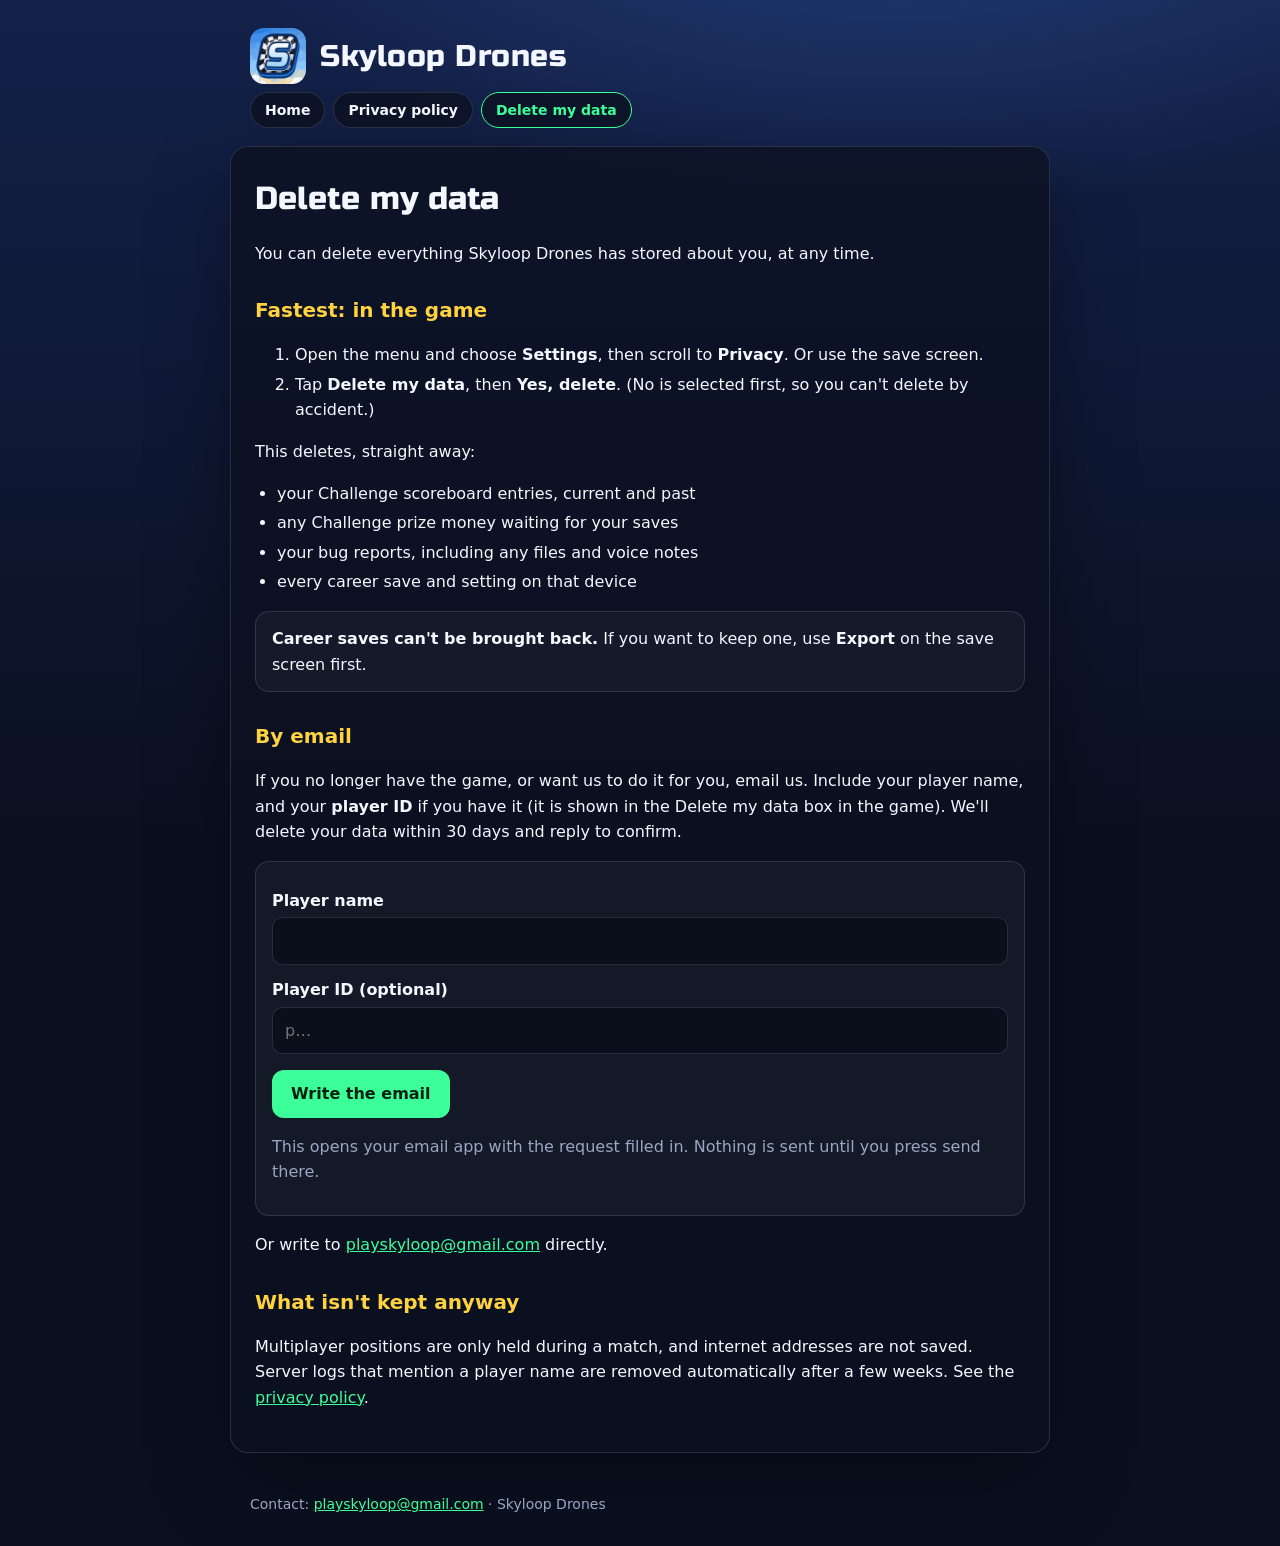
==== delete-data.html @ f3988ff5 "Publish Skyloop privacy and data deletion pages" ====
<!doctype html>
<html lang="en">
<head>
<meta charset="utf-8" />
<meta name="viewport" content="width=device-width, initial-scale=1" />
<title>Delete my data · Skyloop Drones</title>
<meta name="description" content="How to delete your Skyloop Drones data." />
<link rel="icon" href="assets/icon.png" />
<link rel="stylesheet" href="assets/site.css" />
</head>
<body>
<header><img src="assets/icon.png" alt="" /><a class="brand" href="index.html">Skyloop Drones</a></header>
<nav><a href="index.html">Home</a><a href="privacy.html">Privacy policy</a><a href="delete-data.html" aria-current="page">Delete my data</a></nav>
<main>
  <h1>Delete my data</h1>
  <p>You can delete everything Skyloop Drones has stored about you, at any time.</p>

  <h2>Fastest: in the game</h2>
  <ol>
    <li>Open the menu and choose <b>Settings</b>, then scroll to <b>Privacy</b>. Or use the save screen.</li>
    <li>Tap <b>Delete my data</b>, then <b>Yes, delete</b>. (No is selected first, so you can't delete by accident.)</li>
  </ol>
  <p>This deletes, straight away:</p>
  <ul>
    <li>your Challenge scoreboard entries, current and past</li>
    <li>any Challenge prize money waiting for your saves</li>
    <li>your bug reports, including any files and voice notes</li>
    <li>every career save and setting on that device</li>
  </ul>
  <div class="box"><b>Career saves can't be brought back.</b> If you want to keep one, use <b>Export</b> on the save screen first.</div>

  <h2>By email</h2>
  <p>If you no longer have the game, or want us to do it for you, email us. Include your player name, and your <b>player ID</b> if you have it (it is shown in the Delete my data box in the game). We'll delete your data within 30 days and reply to confirm.</p>
  <form id="ask" class="box" onsubmit="return send(event)">
    <label for="nm">Player name</label>
    <input id="nm" maxlength="40" autocomplete="off" />
    <label for="pid">Player ID (optional)</label>
    <input id="pid" maxlength="60" autocomplete="off" placeholder="p…" />
    <p><button class="btn primary" type="submit">Write the email</button></p>
    <p class="muted">This opens your email app with the request filled in. Nothing is sent until you press send there.</p>
  </form>
  <p>Or write to <a href="mailto:playskyloop@gmail.com?subject=Skyloop%20data%20deletion">playskyloop@gmail.com</a> directly.</p>

  <h2>What isn't kept anyway</h2>
  <p>Multiplayer positions are only held during a match, and internet addresses are not saved. Server logs that mention a player name are removed automatically after a few weeks. See the <a href="privacy.html">privacy policy</a>.</p>
</main>
<script>
function send(e) {
  e.preventDefault();
  var n = document.getElementById('nm').value.trim();
  var p = document.getElementById('pid').value.trim();
  var body = 'Please delete my Skyloop Drones data.\n\nPlayer name: ' + (n || '(not given)') + '\nPlayer ID: ' + (p || '(not given)') + '\n';
  location.href = 'mailto:playskyloop@gmail.com?subject=' + encodeURIComponent('Skyloop data deletion') + '&body=' + encodeURIComponent(body);
  return false;
}
</script>
<footer>Contact: <a href="mailto:playskyloop@gmail.com">playskyloop@gmail.com</a> · Skyloop Drones</footer>
</body></html>
---- assets/site.css ----
@font-face { font-family: 'Skyloop Title'; src: url('skyloop-title-latin.woff2') format('woff2'); font-display: swap; }
:root {
  --bg: #0b1020; --panel: rgba(12, 17, 32, 0.78); --line: rgba(255, 255, 255, 0.12);
  --text: #f4f7ff; --muted: #9aa6c2; --accent: #3dff9a; --gold: #ffd23f; --danger: #ff5a5f; --radius: 14px;
}
* { box-sizing: border-box; }
html { background: var(--bg); }
body {
  margin: 0; min-height: 100vh; color: var(--text); line-height: 1.6;
  font-family: Inter, system-ui, -apple-system, 'Segoe UI', Roboto, sans-serif;
  background: radial-gradient(1200px 600px at 70% -10%, #23407a 0%, transparent 60%), linear-gradient(180deg, #13214a 0%, var(--bg) 55%);
}
a { color: var(--accent); }
header { display: flex; align-items: center; gap: 14px; max-width: 820px; margin: 0 auto; padding: 28px 20px 8px; }
header img { width: 56px; height: 56px; border-radius: 14px; }
header .brand { font-family: 'Skyloop Title', Inter, sans-serif; font-size: 30px; letter-spacing: 0.5px; text-decoration: none; color: var(--text); }
nav { max-width: 820px; margin: 0 auto; padding: 0 20px; display: flex; gap: 8px; flex-wrap: wrap; }
nav a { padding: 6px 14px; border-radius: 999px; border: 1px solid var(--line); background: var(--panel); color: var(--text); text-decoration: none; font-weight: 600; font-size: 14px; }
nav a[aria-current="page"] { border-color: var(--accent); color: var(--accent); }
main { max-width: 820px; margin: 18px auto 40px; padding: 26px 24px; background: var(--panel); border: 1px solid var(--line); border-radius: 18px; box-shadow: 0 30px 80px rgba(0, 0, 0, 0.35); }
h1 { font-family: 'Skyloop Title', Inter, sans-serif; font-weight: 400; margin: 0 0 6px; font-size: 32px; }
h2 { margin: 28px 0 8px; font-size: 20px; color: var(--gold); }
.muted { color: var(--muted); }
.box { border: 1px solid var(--line); border-radius: var(--radius); padding: 14px 16px; background: rgba(255,255,255,0.04); margin: 14px 0; }
.good { border-color: rgba(61,255,154,0.4); }
ul { padding-left: 22px; }
li { margin: 4px 0; }
table { width: 100%; border-collapse: collapse; margin: 10px 0; font-size: 15px; }
th, td { text-align: left; vertical-align: top; padding: 8px 10px; border-bottom: 1px solid var(--line); }
th { color: var(--muted); font-weight: 600; }
.btn { display: inline-block; padding: 10px 18px; border-radius: 12px; border: 1px solid var(--line); background: #1a2440; color: var(--text); font: inherit; font-weight: 700; text-decoration: none; cursor: pointer; }
.btn.primary { background: var(--accent); color: #06210f; border-color: transparent; }
label { display: block; font-weight: 600; margin: 12px 0 4px; }
input { width: 100%; font: inherit; padding: 10px 12px; border-radius: 10px; border: 1px solid var(--line); background: #0b0f1c; color: var(--text); }
footer { max-width: 820px; margin: 0 auto 30px; padding: 0 20px; color: var(--muted); font-size: 14px; }
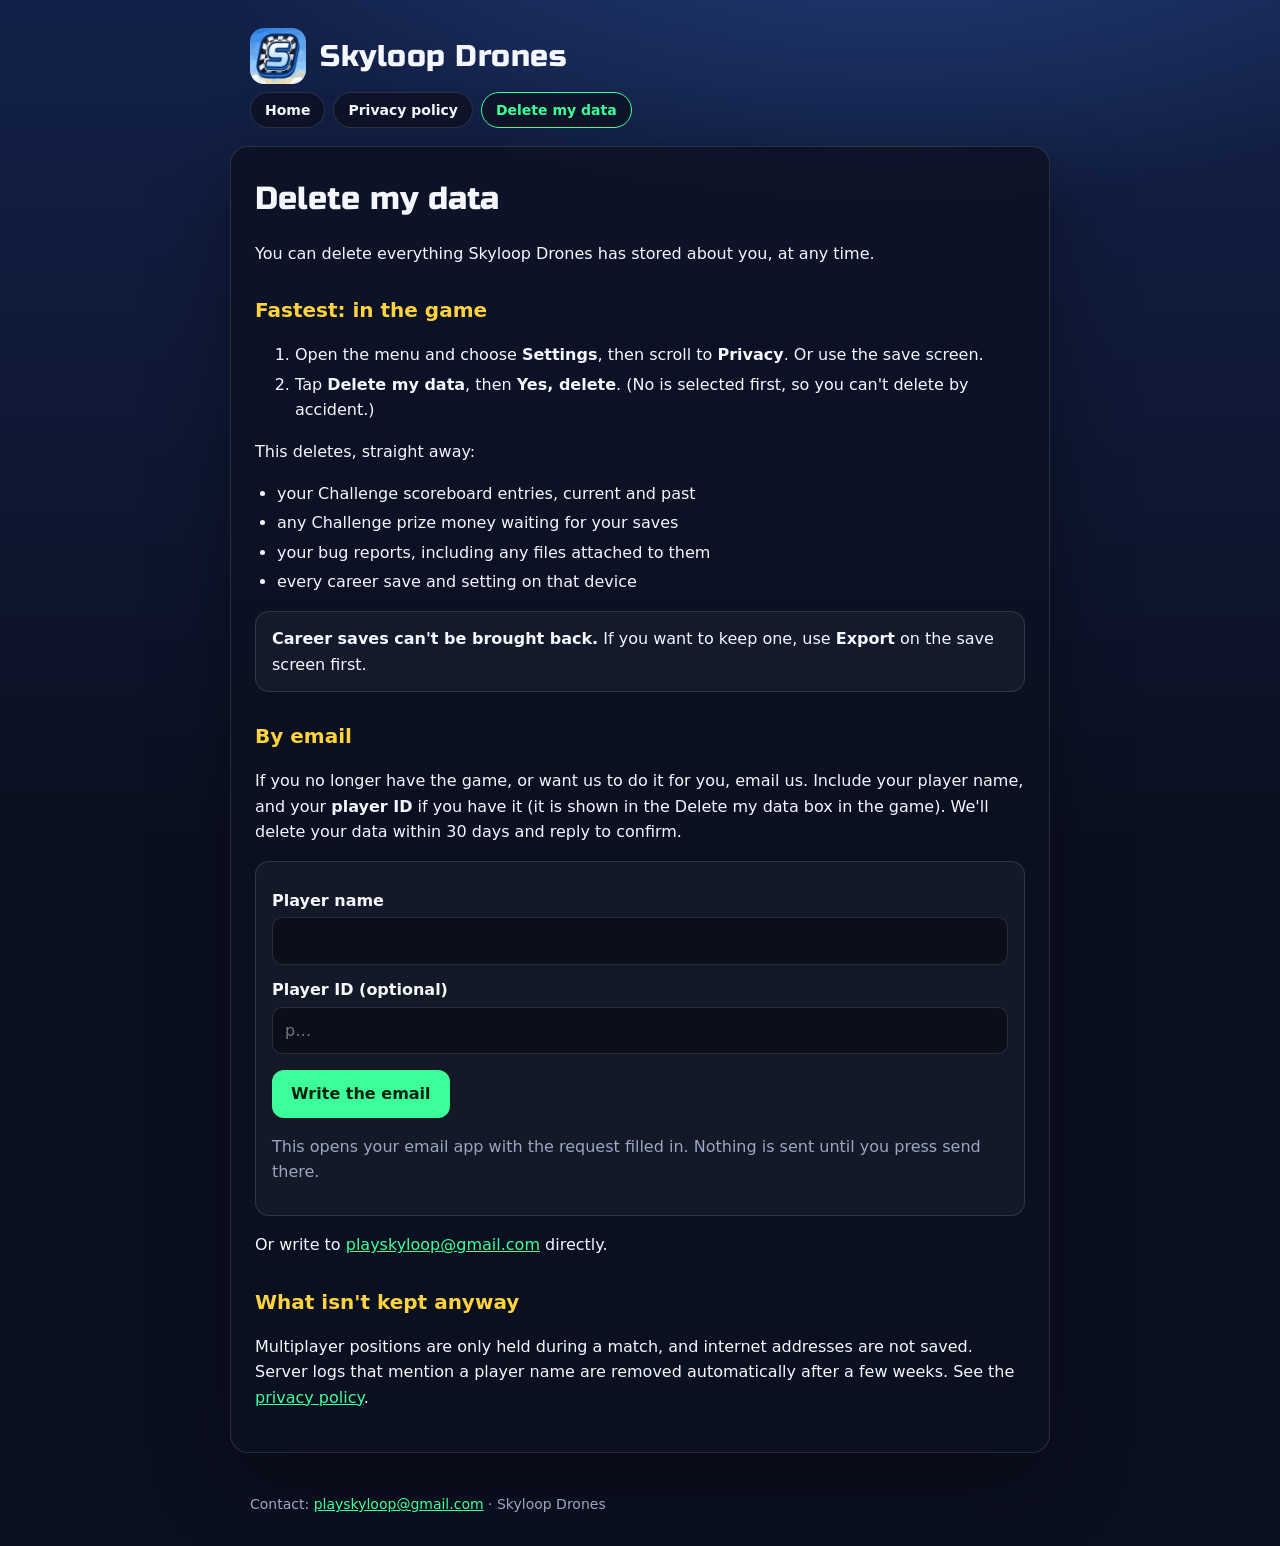
==== commit e800cca7: "Privacy: bug reports no longer collect email or voice notes (game 1.0.2)" ====
--- a/delete-data.html
+++ b/delete-data.html
@@ -24,7 +24,7 @@
   <ul>
     <li>your Challenge scoreboard entries, current and past</li>
     <li>any Challenge prize money waiting for your saves</li>
-    <li>your bug reports, including any files and voice notes</li>
+    <li>your bug reports, including any files attached to them</li>
     <li>every career save and setting on that device</li>
   </ul>
   <div class="box"><b>Career saves can't be brought back.</b> If you want to keep one, use <b>Export</b> on the save screen first.</div>
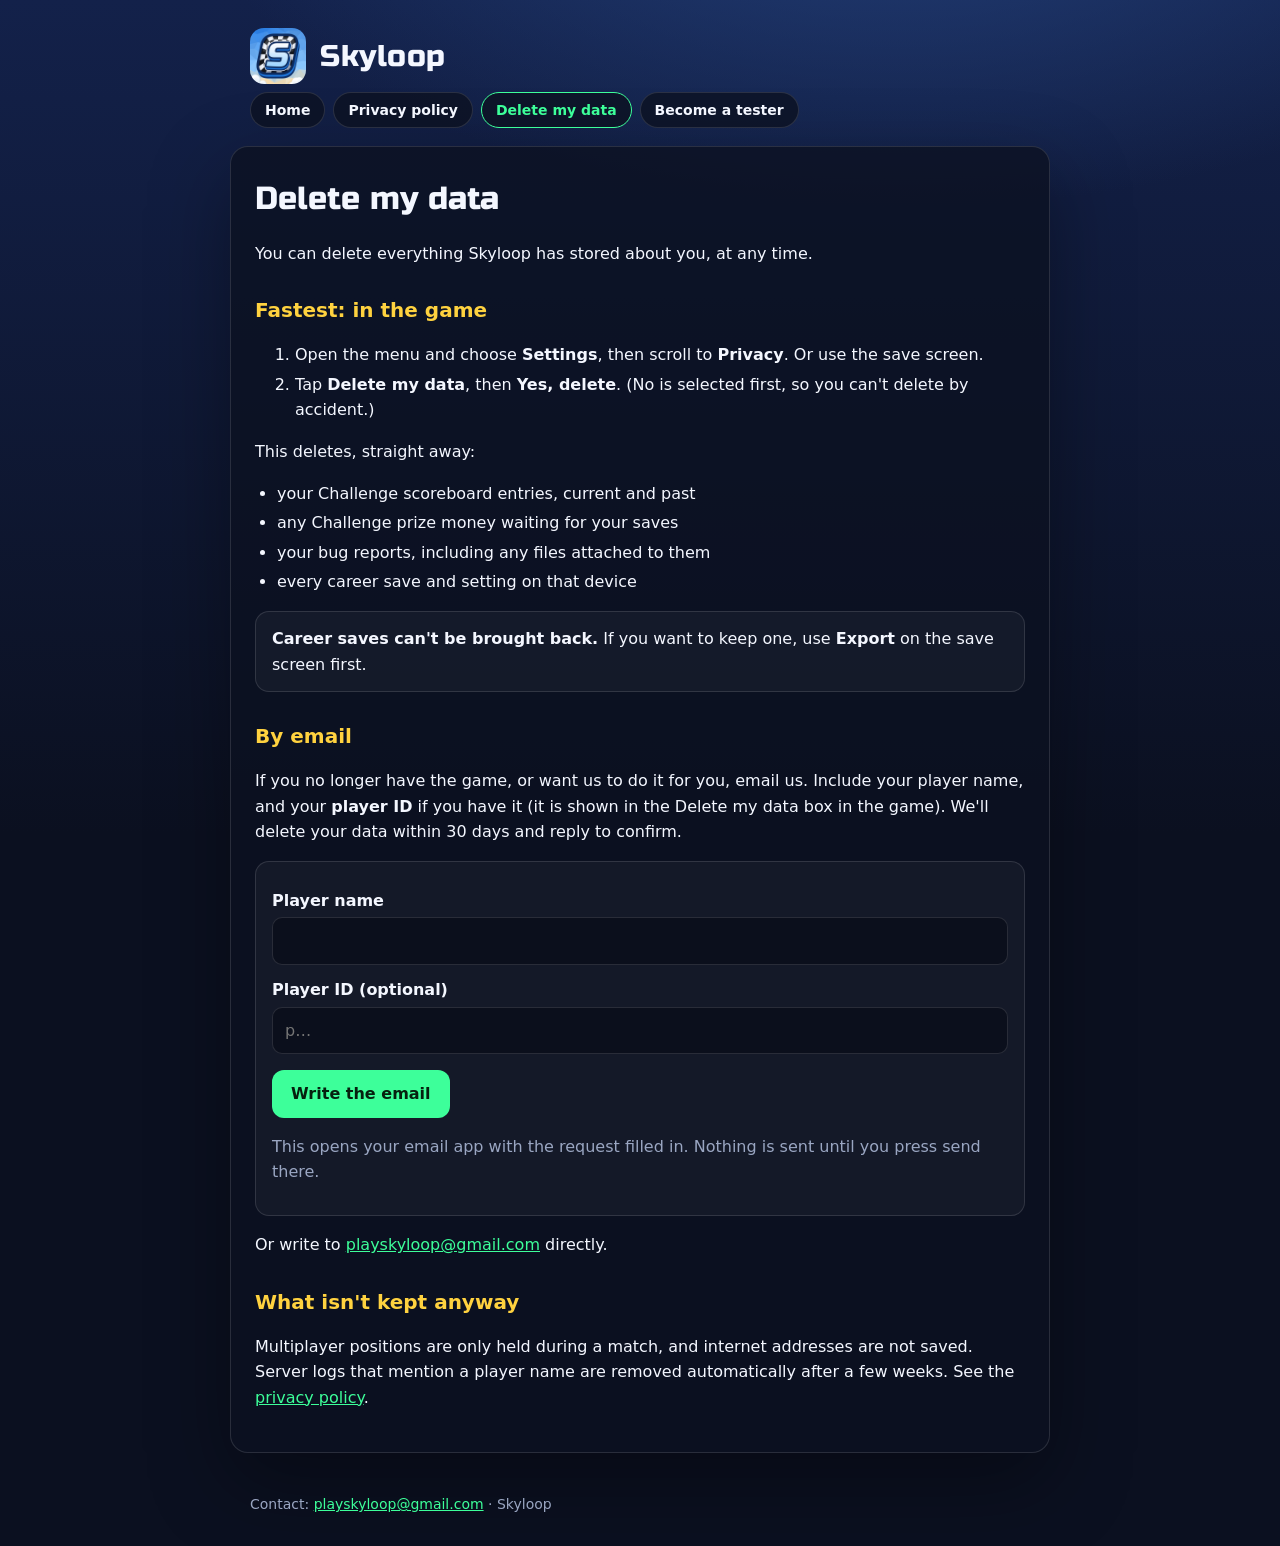
==== commit b92a00ce: "Rename to Skyloop, mention the optional full game unlock, tester link in all menus" ====
--- a/delete-data.html
+++ b/delete-data.html
@@ -3,17 +3,17 @@
 <head>
 <meta charset="utf-8" />
 <meta name="viewport" content="width=device-width, initial-scale=1" />
-<title>Delete my data · Skyloop Drones</title>
-<meta name="description" content="How to delete your Skyloop Drones data." />
+<title>Delete my data · Skyloop</title>
+<meta name="description" content="How to delete your Skyloop data." />
 <link rel="icon" href="assets/icon.png" />
 <link rel="stylesheet" href="assets/site.css" />
 </head>
 <body>
-<header><img src="assets/icon.png" alt="" /><a class="brand" href="index.html">Skyloop Drones</a></header>
-<nav><a href="index.html">Home</a><a href="privacy.html">Privacy policy</a><a href="delete-data.html" aria-current="page">Delete my data</a></nav>
+<header><img src="assets/icon.png" alt="" /><a class="brand" href="index.html">Skyloop</a></header>
+<nav><a href="index.html">Home</a><a href="privacy.html">Privacy policy</a><a href="delete-data.html" aria-current="page">Delete my data</a><a href="testers/">Become a tester</a></nav>
 <main>
   <h1>Delete my data</h1>
-  <p>You can delete everything Skyloop Drones has stored about you, at any time.</p>
+  <p>You can delete everything Skyloop has stored about you, at any time.</p>
 
   <h2>Fastest: in the game</h2>
   <ol>
@@ -49,10 +49,10 @@
   e.preventDefault();
   var n = document.getElementById('nm').value.trim();
   var p = document.getElementById('pid').value.trim();
-  var body = 'Please delete my Skyloop Drones data.\n\nPlayer name: ' + (n || '(not given)') + '\nPlayer ID: ' + (p || '(not given)') + '\n';
+  var body = 'Please delete my Skyloop data.\n\nPlayer name: ' + (n || '(not given)') + '\nPlayer ID: ' + (p || '(not given)') + '\n';
   location.href = 'mailto:playskyloop@gmail.com?subject=' + encodeURIComponent('Skyloop data deletion') + '&body=' + encodeURIComponent(body);
   return false;
 }
 </script>
-<footer>Contact: <a href="mailto:playskyloop@gmail.com">playskyloop@gmail.com</a> · Skyloop Drones</footer>
+<footer>Contact: <a href="mailto:playskyloop@gmail.com">playskyloop@gmail.com</a> · Skyloop</footer>
 </body></html>
